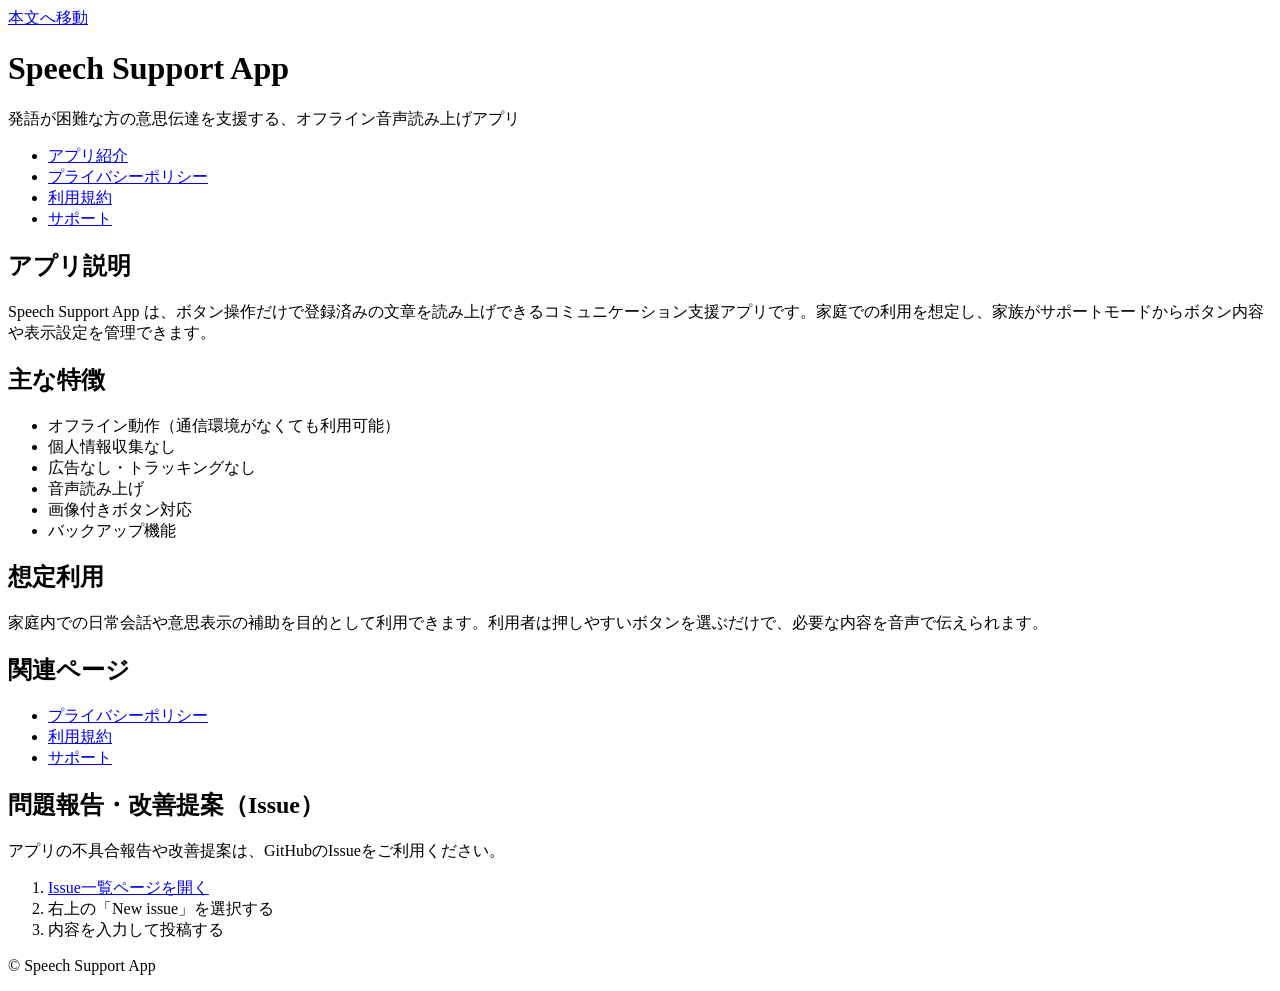
==== index.html @ 4a7aedd7 "サイト文言を改善しIssue導線を明確化、READMEを整備" ====
﻿<!doctype html>
<html lang="ja">
<head>
  <meta charset="utf-8">
  <meta name="viewport" content="width=device-width, initial-scale=1">
  <title>Speech Support App | アプリ紹介</title>
  <meta name="description" content="Speech Support App の公式サイト。アプリ紹介、プライバシーポリシー、利用規約、サポート情報を掲載しています。">
  <link rel="stylesheet" href="style.css">
</head>
<body>
  <a class="skip-link" href="#main">本文へ移動</a>
  <header class="site-header">
    <div class="container">
      <h1>Speech Support App</h1>
      <p class="lead">発語が困難な方の意思伝達を支援する、オフライン音声読み上げアプリ</p>
      <nav aria-label="主要メニュー">
        <ul class="nav-list">
          <li><a aria-current="page" href="index.html">アプリ紹介</a></li>
          <li><a href="privacy.html">プライバシーポリシー</a></li>
          <li><a href="terms.html">利用規約</a></li>
          <li><a href="support.html">サポート</a></li>
        </ul>
      </nav>
    </div>
  </header>

  <main id="main" class="container">
    <section aria-labelledby="about-heading">
      <h2 id="about-heading">アプリ説明</h2>
      <p>Speech Support App は、ボタン操作だけで登録済みの文章を読み上げできるコミュニケーション支援アプリです。家庭での利用を想定し、家族がサポートモードからボタン内容や表示設定を管理できます。</p>
    </section>

    <section aria-labelledby="features-heading">
      <h2 id="features-heading">主な特徴</h2>
      <ul>
        <li>オフライン動作（通信環境がなくても利用可能）</li>
        <li>個人情報収集なし</li>
        <li>広告なし・トラッキングなし</li>
        <li>音声読み上げ</li>
        <li>画像付きボタン対応</li>
        <li>バックアップ機能</li>
      </ul>
    </section>

    <section aria-labelledby="usage-heading">
      <h2 id="usage-heading">想定利用</h2>
      <p>家庭内での日常会話や意思表示の補助を目的として利用できます。利用者は押しやすいボタンを選ぶだけで、必要な内容を音声で伝えられます。</p>
    </section>

    <section aria-labelledby="links-heading">
      <h2 id="links-heading">関連ページ</h2>
      <ul>
        <li><a href="privacy.html">プライバシーポリシー</a></li>
        <li><a href="terms.html">利用規約</a></li>
        <li><a href="support.html">サポート</a></li>
      </ul>
    </section>

    <section aria-labelledby="issue-heading">
      <h2 id="issue-heading">問題報告・改善提案（Issue）</h2>
      <p>アプリの不具合報告や改善提案は、GitHubのIssueをご利用ください。</p>
      <ol>
        <li><a href="https://github.com/kira-apps/speech-support-app/issues" target="_blank" rel="noopener noreferrer">Issue一覧ページを開く</a></li>
        <li>右上の「New issue」を選択する</li>
        <li>内容を入力して投稿する</li>
      </ol>
    </section>
  </main>

  <footer class="site-footer">
    <div class="container">
      <p>© Speech Support App</p>
    </div>
  </footer>
</body>
</html>
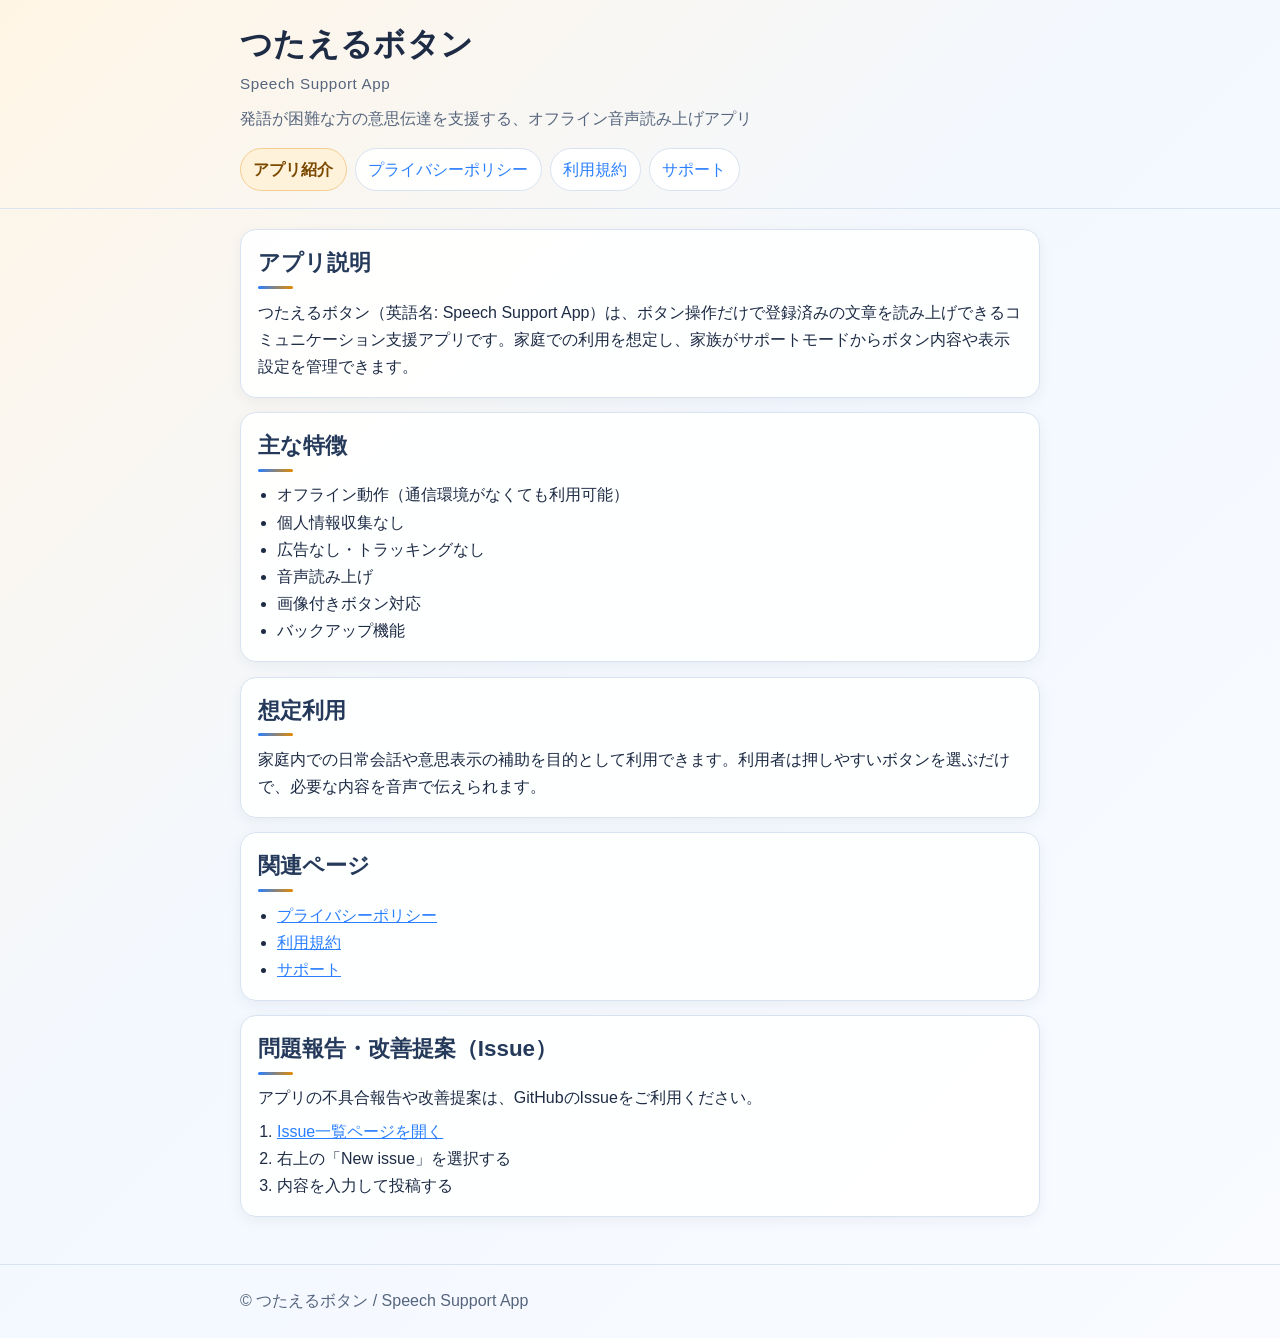
==== commit 59839d15: "Merge remote-tracking branch 'origin/origin'" ====
--- a/index.html
+++ b/index.html
@@ -3,22 +3,23 @@
 <head>
   <meta charset="utf-8">
   <meta name="viewport" content="width=device-width, initial-scale=1">
-  <title>Speech Support App | アプリ紹介</title>
-  <meta name="description" content="Speech Support App の公式サイト。アプリ紹介、プライバシーポリシー、利用規約、サポート情報を掲載しています。">
-  <link rel="stylesheet" href="style.css">
+  <title>つたえるボタン | Speech Support App | アプリ紹介</title>
+  <meta name="description" content="つたえるボタン（Speech Support App）の公式サイト。アプリ紹介、プライバシーポリシー、利用規約、サポート情報を掲載しています。">
+  <link rel="stylesheet" href="assets/css/style.css">
 </head>
 <body>
   <a class="skip-link" href="#main">本文へ移動</a>
   <header class="site-header">
     <div class="container">
-      <h1>Speech Support App</h1>
+      <h1>つたえるボタン</h1>
+      <p class="app-name-en" lang="en">Speech Support App</p>
       <p class="lead">発語が困難な方の意思伝達を支援する、オフライン音声読み上げアプリ</p>
       <nav aria-label="主要メニュー">
         <ul class="nav-list">
-          <li><a aria-current="page" href="index.html">アプリ紹介</a></li>
-          <li><a href="privacy.html">プライバシーポリシー</a></li>
-          <li><a href="terms.html">利用規約</a></li>
-          <li><a href="support.html">サポート</a></li>
+          <li><a aria-current="page" href="./">アプリ紹介</a></li>
+          <li><a href="privacy/">プライバシーポリシー</a></li>
+          <li><a href="terms/">利用規約</a></li>
+          <li><a href="support/">サポート</a></li>
         </ul>
       </nav>
     </div>
@@ -27,7 +28,7 @@
   <main id="main" class="container">
     <section aria-labelledby="about-heading">
       <h2 id="about-heading">アプリ説明</h2>
-      <p>Speech Support App は、ボタン操作だけで登録済みの文章を読み上げできるコミュニケーション支援アプリです。家庭での利用を想定し、家族がサポートモードからボタン内容や表示設定を管理できます。</p>
+      <p>つたえるボタン（英語名: Speech Support App）は、ボタン操作だけで登録済みの文章を読み上げできるコミュニケーション支援アプリです。家庭での利用を想定し、家族がサポートモードからボタン内容や表示設定を管理できます。</p>
     </section>
 
     <section aria-labelledby="features-heading">
@@ -50,9 +51,9 @@
     <section aria-labelledby="links-heading">
       <h2 id="links-heading">関連ページ</h2>
       <ul>
-        <li><a href="privacy.html">プライバシーポリシー</a></li>
-        <li><a href="terms.html">利用規約</a></li>
-        <li><a href="support.html">サポート</a></li>
+        <li><a href="privacy/">プライバシーポリシー</a></li>
+        <li><a href="terms/">利用規約</a></li>
+        <li><a href="support/">サポート</a></li>
       </ul>
     </section>
 
@@ -69,7 +70,7 @@
 
   <footer class="site-footer">
     <div class="container">
-      <p>© Speech Support App</p>
+      <p>© つたえるボタン / Speech Support App</p>
     </div>
   </footer>
 </body>
--- a/assets/css/style.css
+++ b/assets/css/style.css
@@ -0,0 +1,182 @@
+﻿:root {
+  --bg-soft: #f9fbff;
+  --text: #1d2b45;
+  --muted: #55657d;
+  --line: #d8e2f0;
+  --accent: #2a7fff;
+  --accent-hover: #1d63c7;
+  --accent-warm: #e48a00;
+  --card: rgba(255, 255, 255, 0.95);
+}
+
+* {
+  box-sizing: border-box;
+}
+
+html {
+  -webkit-text-size-adjust: 100%;
+}
+
+body {
+  margin: 0;
+  font-family: "Yu Gothic", "Hiragino Kaku Gothic ProN", Meiryo, sans-serif;
+  color: var(--text);
+  background: linear-gradient(135deg, #fff5e5 0%, #f3f8ff 45%, var(--bg-soft) 100%);
+  line-height: 1.7;
+}
+
+.container {
+  width: min(100% - 2rem, 800px);
+  margin-inline: auto;
+}
+
+.skip-link {
+  position: absolute;
+  left: 0.75rem;
+  top: -100%;
+  background: #111827;
+  color: #ffffff;
+  padding: 0.5rem 0.75rem;
+  border-radius: 0.375rem;
+}
+
+.skip-link:focus {
+  top: 0.75rem;
+}
+
+.site-header {
+  padding: 1.5rem 0 1.1rem;
+  border-bottom: 1px solid #dbe4f2;
+}
+
+h1 {
+  margin: 0 0 0.5rem;
+  font-size: clamp(1.55rem, 4.5vw, 2rem);
+  line-height: 1.3;
+  letter-spacing: 0.01em;
+}
+
+.app-name-en {
+  margin: -0.15rem 0 0.45rem;
+  color: var(--muted);
+  font-size: 0.95rem;
+  letter-spacing: 0.04em;
+}
+
+h2 {
+  margin: 0 0 0.6rem;
+  font-size: clamp(1.2rem, 3.2vw, 1.4rem);
+  line-height: 1.4;
+  color: #253a5b;
+}
+
+h2::after {
+  content: "";
+  display: block;
+  width: 2.2rem;
+  height: 0.2rem;
+  margin-top: 0.45rem;
+  border-radius: 999px;
+  background: linear-gradient(90deg, var(--accent) 0%, var(--accent-warm) 100%);
+}
+
+.lead {
+  margin: 0.5rem 0 1rem;
+  color: var(--muted);
+}
+
+.nav-list {
+  list-style: none;
+  display: flex;
+  flex-wrap: wrap;
+  gap: 0.5rem;
+  margin: 0;
+  padding: 0;
+}
+
+.nav-list a {
+  display: inline-block;
+  padding: 0.42rem 0.78rem;
+  border: 1px solid var(--line);
+  border-radius: 999px;
+  text-decoration: none;
+  color: var(--accent);
+  background: rgba(255, 255, 255, 0.96);
+}
+
+.nav-list a[aria-current="page"] {
+  background: #fff2db;
+  border-color: #f4cd92;
+  color: #7a4900;
+  font-weight: 700;
+}
+
+main {
+  padding: 1.25rem 0 2rem;
+}
+
+section {
+  background: var(--card);
+  border: 1px solid var(--line);
+  border-radius: 1rem;
+  padding: 1.05rem;
+  margin-bottom: 0.9rem;
+  box-shadow: 0 4px 14px rgba(29, 43, 69, 0.06);
+}
+
+p {
+  margin: 0.4rem 0 0;
+}
+
+ul,
+ol {
+  margin: 0.4rem 0 0;
+  padding-left: 1.2rem;
+}
+
+a {
+  color: var(--accent);
+}
+
+a:hover,
+a:focus-visible {
+  color: var(--accent-hover);
+}
+
+a:focus-visible {
+  outline: 3px solid #8db8ff;
+  outline-offset: 2px;
+}
+
+.faq-list {
+  margin: 0.4rem 0 0;
+}
+
+.faq-list dt {
+  font-weight: 700;
+  margin-top: 0.8rem;
+}
+
+.faq-list dt:first-child {
+  margin-top: 0;
+}
+
+.faq-list dd {
+  margin: 0.25rem 0 0;
+}
+
+.site-footer {
+  border-top: 1px solid var(--line);
+  padding: 1rem 0 1.5rem;
+  color: var(--muted);
+}
+
+@media (max-width: 480px) {
+  body {
+    line-height: 1.75;
+  }
+
+  section {
+    padding: 0.9rem;
+  }
+}
